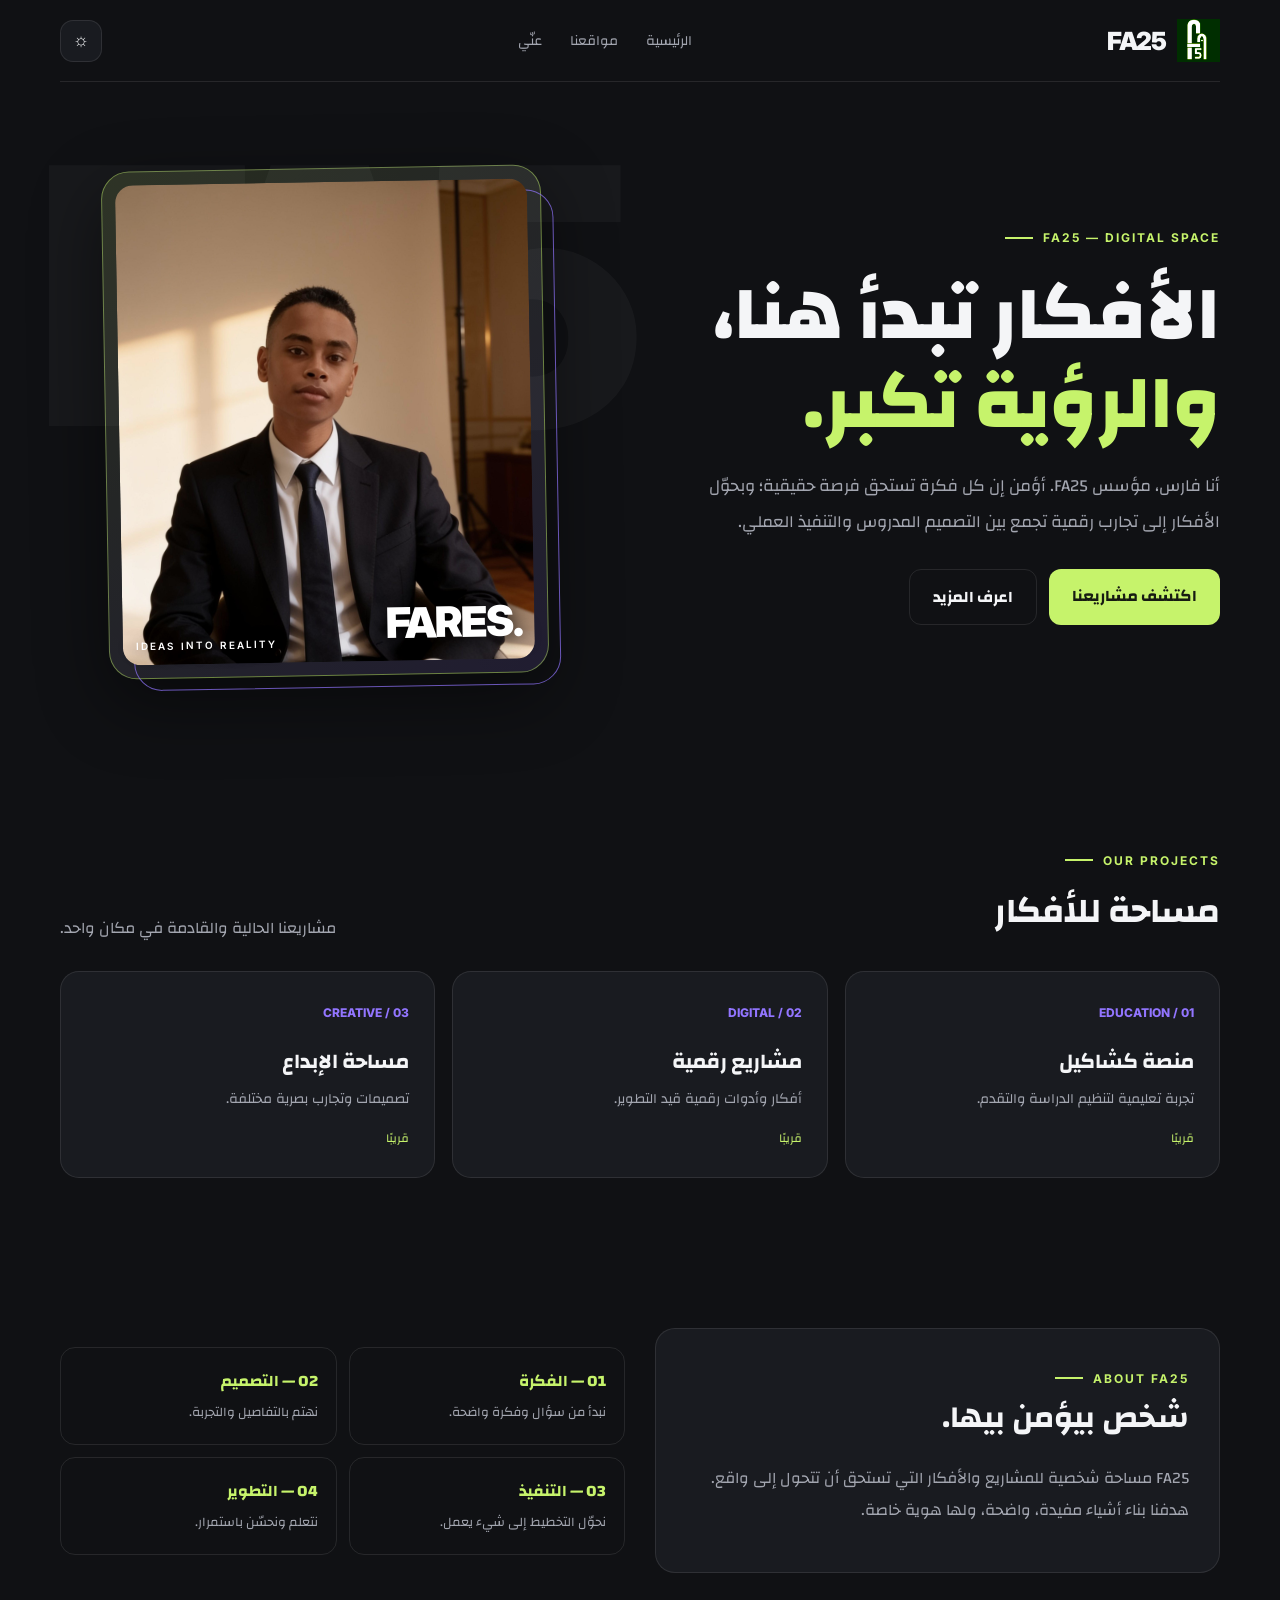
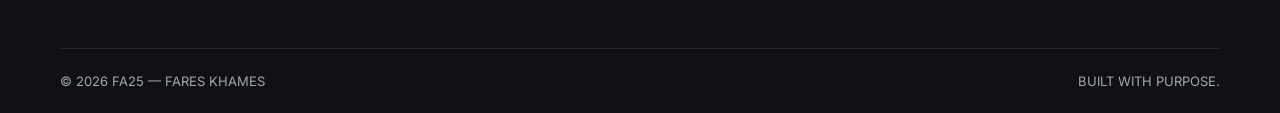
==== FA25/index.html @ aa874afe "Add FA25 standalone website concept" ====
<!doctype html>
<html lang="ar" dir="rtl">
<head>
<meta charset="utf-8"><meta name="viewport" content="width=device-width,initial-scale=1">
<meta name="theme-color" content="#101114"><meta name="description" content="FA25 — مساحة رقمية للأفكار والمشاريع الإبداعية.">
<title>FA25 — Fares Khames</title>
<style>
@import url('https://fonts.googleapis.com/css2?family=Changa:wght@400;500;600;700;800&family=Inter:wght@400;500;600;700;800;900&display=swap');
:root{--bg:#101114;--panel:#191b20;--text:#f4f5f7;--muted:#a3a6b0;--line:#ffffff18;--lime:#c6f36b;--purple:#9275ff;--shadow:0 24px 70px #0007}
:root.light{--bg:#f3f4f7;--panel:#fff;--text:#171820;--muted:#626675;--line:#16182120;--shadow:0 20px 55px #29304a18}
*{box-sizing:border-box}html{scroll-behavior:smooth}body{margin:0;background:var(--bg);color:var(--text);font-family:Changa, sans-serif;transition:.25s}a{color:inherit;text-decoration:none}.wrap{width:min(1160px,calc(100% - 40px));margin:auto}
header{height:82px;display:flex;align-items:center;justify-content:space-between;border-bottom:1px solid var(--line)}.brand{display:flex;align-items:center;gap:12px;font:900 25px Inter,sans-serif;letter-spacing:-1.5px}.brand img{width:43px;height:43px;object-fit:contain}.nav{display:flex;gap:28px;color:var(--muted);font-size:14px}.nav a:hover{color:var(--lime)}.tools{display:flex;gap:10px;align-items:center}.tool{width:42px;height:42px;border:1px solid var(--line);background:var(--panel);color:var(--text);border-radius:13px;cursor:pointer;font-size:18px}
.hero{position:relative;display:grid;grid-template-columns:1fr .92fr;gap:55px;align-items:center;padding:86px 0 90px;isolation:isolate}.hero:before{content:"FA5";position:absolute;z-index:-1;left:-25px;top:35px;font:900 clamp(170px,28vw,360px)/1 Inter,sans-serif;letter-spacing:-.1em;color:var(--text);opacity:.035;direction:ltr;pointer-events:none}.eyebrow{display:inline-flex;align-items:center;gap:10px;color:var(--lime);font:700 12px Inter,sans-serif;letter-spacing:2px;direction:ltr}.eyebrow:before{content:"";width:28px;height:2px;background:var(--lime)}h1{font-size:clamp(43px,6vw,76px);line-height:1.18;margin:22px 0 18px;font-weight:800}h1 span{color:var(--lime)}.lead{max-width:530px;color:var(--muted);font-size:17px;line-height:2.1}.actions{display:flex;gap:12px;margin-top:30px;flex-wrap:wrap}.btn{padding:12px 23px;border-radius:12px;background:var(--lime);color:#171b12;font-weight:700;transition:.2s}.btn:hover{transform:translateY(-3px);box-shadow:0 10px 25px #c6f36b35}.btn.alt{background:transparent;color:var(--text);border:1px solid var(--line)}
.portrait{position:relative;max-width:440px;margin:auto;width:100%;padding:13px;border:1px solid #c6f36b70;border-radius:28px;background:linear-gradient(145deg,#c6f36b20,#9275ff20);box-shadow:var(--shadow);transform:rotate(-1deg)}.portrait:after{content:"";position:absolute;inset:24px -13px -13px 24px;border:1px solid var(--purple);border-radius:28px;z-index:-1;opacity:.7}.portrait img{display:block;width:100%;height:480px;object-fit:cover;object-position:center 28%;border-radius:18px;filter:saturate(.88)}.portrait-tag{position:absolute;right:27px;top:27px;background:#101114d9;color:#fff;padding:8px 13px;border-radius:9px;font:700 10px Inter,sans-serif;letter-spacing:1.5px;direction:ltr}.portrait-name{position:absolute;bottom:26px;left:26px;right:26px;color:white;display:flex;align-items:end;justify-content:space-between;text-shadow:0 2px 18px #000}.portrait-name strong{font:900 42px Inter,sans-serif;letter-spacing:-2px;direction:ltr}.portrait-name small{font:600 10px Inter,sans-serif;letter-spacing:2px;direction:ltr}
section{padding:75px 0}.section-head{display:flex;justify-content:space-between;align-items:end;margin-bottom:28px}.section-head h2{font-size:35px;margin:8px 0 0}.section-head p{color:var(--muted);margin:0}.sites{display:grid;grid-template-columns:repeat(3,1fr);gap:17px}.site{padding:25px;border:1px solid var(--line);background:var(--panel);border-radius:19px;min-height:175px;transition:.2s}.site:hover{transform:translateY(-5px);border-color:#c6f36b80}.site .num{font:800 12px Inter,sans-serif;color:var(--purple);direction:ltr}.site h3{font-size:21px;margin:15px 0 5px}.site p{color:var(--muted);font-size:14px;margin:0}.soon{display:inline-block;margin-top:15px;color:var(--lime);font-size:12px}
.about{display:grid;grid-template-columns:1fr 1fr;gap:30px;align-items:center}.about-card{background:var(--panel);border:1px solid var(--line);padding:30px;border-radius:20px}.about-card h2{font-size:31px;margin:0 0 12px}.about-card p{color:var(--muted);line-height:2}.values{display:grid;grid-template-columns:1fr 1fr;gap:12px}.value{padding:18px;border:1px solid var(--line);border-radius:15px}.value b{display:block;color:var(--lime);font-size:16px}.value span{font-size:13px;color:var(--muted)}
footer{border-top:1px solid var(--line);padding:24px 0;color:var(--muted);font-size:13px;display:flex;justify-content:space-between;gap:15px;flex-wrap:wrap;direction:ltr;font-family:Inter,Changa,sans-serif}
@media(max-width:800px){.nav{display:none}.hero{grid-template-columns:1fr;gap:45px;padding:55px 0}.hero-copy{order:0}.portrait{order:1;max-width:390px}.portrait img{height:420px}.hero:before{top:300px;left:0}.sites{grid-template-columns:1fr 1fr}.about{grid-template-columns:1fr}.section-head{display:block}.section-head p{margin-top:8px}}
@media(max-width:520px){.wrap{width:min(100% - 28px,1160px)}header{height:70px}.brand{font-size:21px}.brand img{width:37px;height:37px}.hero{padding:43px 0 60px}h1{font-size:43px}.lead{font-size:15px}.portrait{padding:9px;border-radius:22px}.portrait img{height:360px}.portrait:after{inset:18px -8px -8px 18px}.portrait-name strong{font-size:34px}.sites{grid-template-columns:1fr}.section-head h2{font-size:29px}section{padding:55px 0}.values{grid-template-columns:1fr 1fr}}
</style></head>
<body>
<div class="wrap">
<header><a class="brand" href="#"><img src="../assets/fA5-logo.svg" alt="FA5"><span>FA25</span></a><nav class="nav"><a href="#home">الرئيسية</a><a href="#sites">مواقعنا</a><a href="#about">عنّي</a></nav><div class="tools"><button class="tool" id="theme" aria-label="تغيير المظهر">☼</button></div></header>
<main>
<section class="hero" id="home">
<div class="hero-copy"><div class="eyebrow">FA25 — DIGITAL SPACE</div><h1>الأفكار تبدأ هنا،<br><span>والرؤية تكبر.</span></h1><p class="lead">أنا فارس، مؤسس FA25. أؤمن إن كل فكرة تستحق فرصة حقيقية؛ وبحوّل الأفكار إلى تجارب رقمية تجمع بين التصميم المدروس والتنفيذ العملي.</p><div class="actions"><a class="btn" href="#sites">اكتشف مشاريعنا</a><a class="btn alt" href="#about">اعرف المزيد</a></div></div>
<div class="portrait"><span class="portrait-tag">FA25 — FOUNDER</span><img src="../assets/My%20fares.jpeg" alt="صورة فارس"><div class="portrait-name"><strong>FARES.</strong><small>IDEAS INTO REALITY</small></div></div>
</section>
<section id="sites"><div class="section-head"><div><div class="eyebrow">OUR PROJECTS</div><h2>مساحة للأفكار</h2></div><p>مشاريعنا الحالية والقادمة في مكان واحد.</p></div><div class="sites">
<article class="site"><span class="num">01 / EDUCATION</span><h3>منصة كشاكيل</h3><p>تجربة تعليمية لتنظيم الدراسة والتقدم.</p><span class="soon">قريبًا</span></article>
<article class="site"><span class="num">02 / DIGITAL</span><h3>مشاريع رقمية</h3><p>أفكار وأدوات رقمية قيد التطوير.</p><span class="soon">قريبًا</span></article>
<article class="site"><span class="num">03 / CREATIVE</span><h3>مساحة الإبداع</h3><p>تصميمات وتجارب بصرية مختلفة.</p><span class="soon">قريبًا</span></article>
</div></section>
<section id="about"><div class="about"><div class="about-card"><div class="eyebrow">ABOUT FA25</div><h2>شخص بيؤمن بيها.</h2><p>FA25 مساحة شخصية للمشاريع والأفكار التي تستحق أن تتحول إلى واقع. هدفنا بناء أشياء مفيدة، واضحة، ولها هوية خاصة.</p></div><div class="values"><div class="value"><b>01 — الفكرة</b><span>نبدأ من سؤال وفكرة واضحة.</span></div><div class="value"><b>02 — التصميم</b><span>نهتم بالتفاصيل والتجربة.</span></div><div class="value"><b>03 — التنفيذ</b><span>نحوّل التخطيط إلى شيء يعمل.</span></div><div class="value"><b>04 — التطوير</b><span>نتعلم ونحسّن باستمرار.</span></div></div></div></section>
</main>
<footer><span>© 2026 FA25 — FARES KHAMES</span><span>BUILT WITH PURPOSE.</span></footer>
</div>
<script>
const root=document.documentElement,btn=document.getElementById('theme');
btn.addEventListener('click',()=>{root.classList.toggle('light');btn.textContent=root.classList.contains('light')?'☾':'☼';});
</script></body></html>
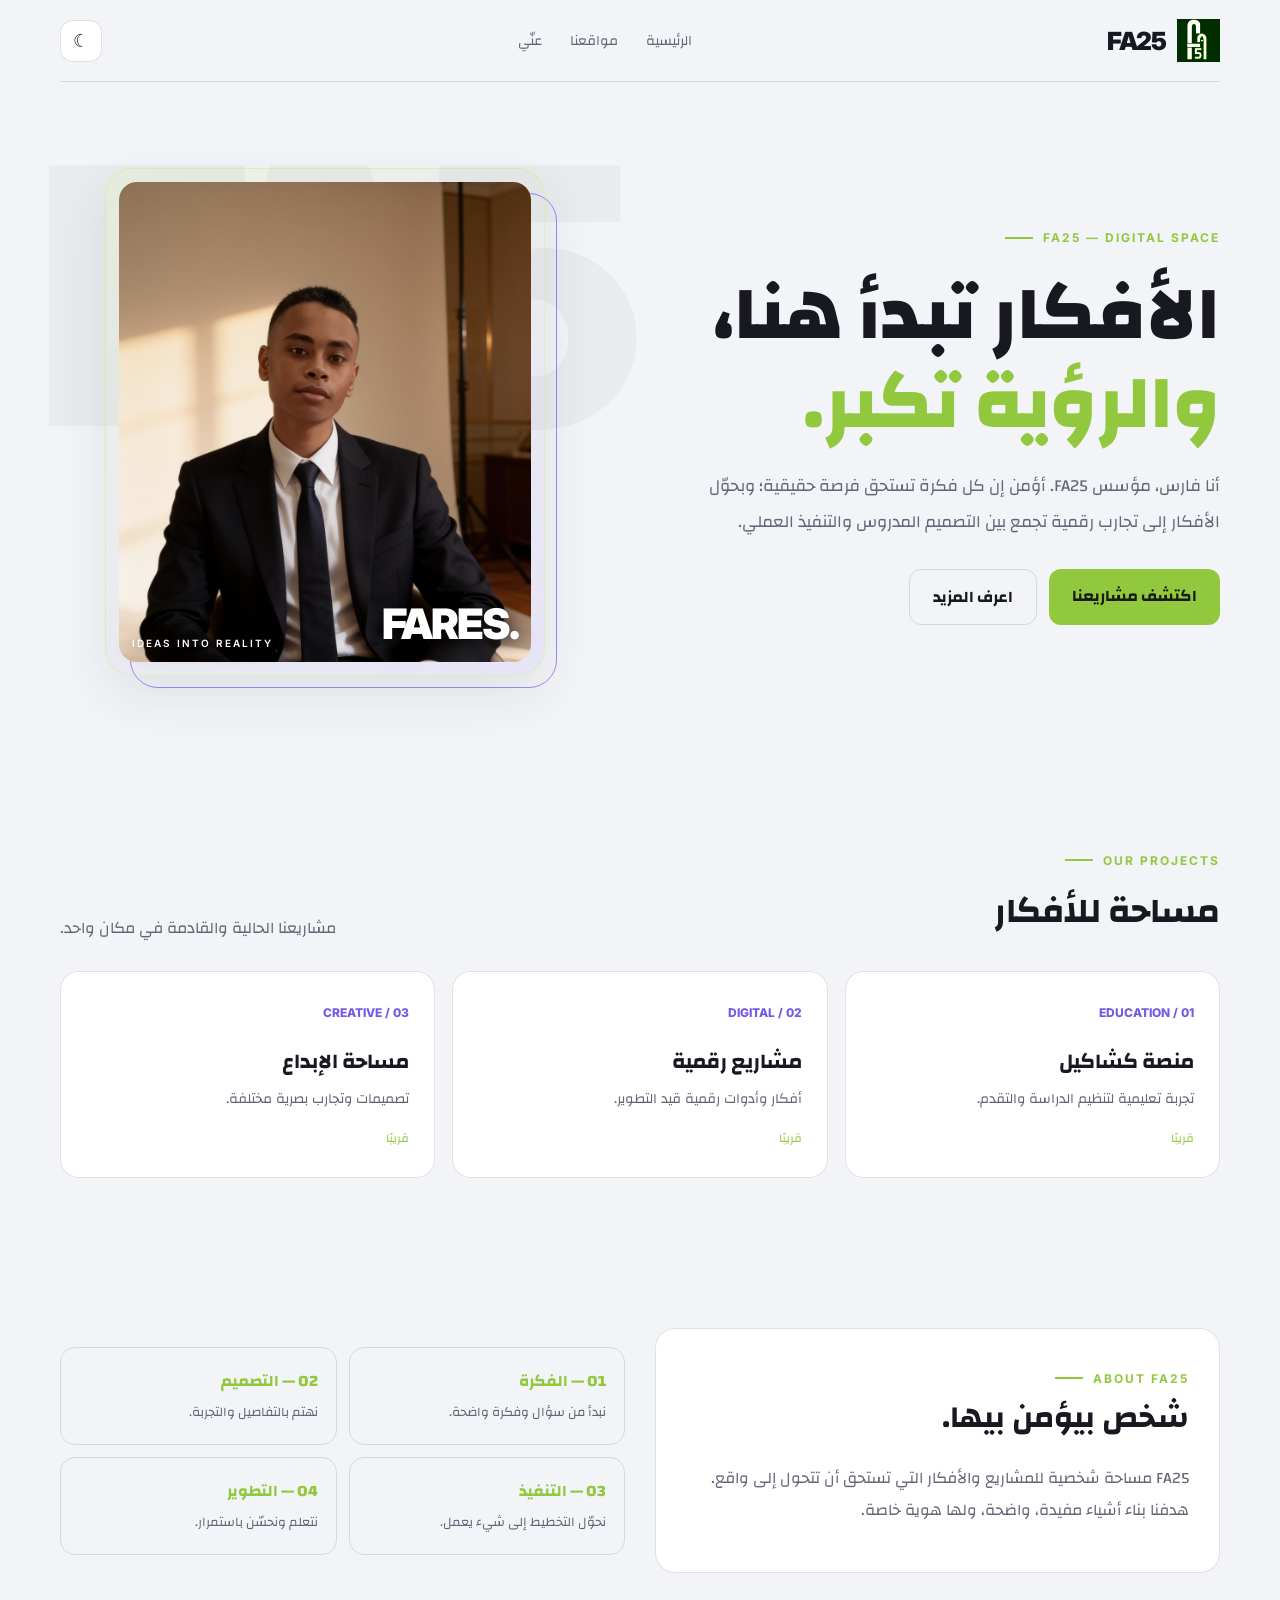
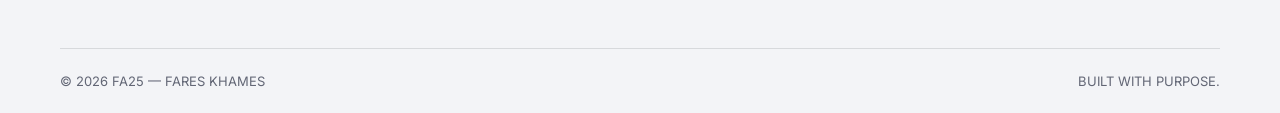
==== commit 988ca59a: "Enhance FA25 animations and default light theme" ====
--- a/FA25/index.html
+++ b/FA25/index.html
@@ -6,8 +6,8 @@
 <title>FA25 — Fares Khames</title>
 <style>
 @import url('https://fonts.googleapis.com/css2?family=Changa:wght@400;500;600;700;800&family=Inter:wght@400;500;600;700;800;900&display=swap');
-:root{--bg:#101114;--panel:#191b20;--text:#f4f5f7;--muted:#a3a6b0;--line:#ffffff18;--lime:#c6f36b;--purple:#9275ff;--shadow:0 24px 70px #0007}
-:root.light{--bg:#f3f4f7;--panel:#fff;--text:#171820;--muted:#626675;--line:#16182120;--shadow:0 20px 55px #29304a18}
+:root{--bg:#f3f4f7;--panel:#fff;--text:#171820;--muted:#626675;--line:#16182120;--lime:#91c83e;--purple:#7658e8;--shadow:0 20px 55px #29304a18}
+:root.dark{--bg:#101114;--panel:#191b20;--text:#f4f5f7;--muted:#a3a6b0;--line:#ffffff18;--lime:#c6f36b;--purple:#9275ff;--shadow:0 24px 70px #0007}
 *{box-sizing:border-box}html{scroll-behavior:smooth}body{margin:0;background:var(--bg);color:var(--text);font-family:Changa, sans-serif;transition:.25s}a{color:inherit;text-decoration:none}.wrap{width:min(1160px,calc(100% - 40px));margin:auto}
 header{height:82px;display:flex;align-items:center;justify-content:space-between;border-bottom:1px solid var(--line)}.brand{display:flex;align-items:center;gap:12px;font:900 25px Inter,sans-serif;letter-spacing:-1.5px}.brand img{width:43px;height:43px;object-fit:contain}.nav{display:flex;gap:28px;color:var(--muted);font-size:14px}.nav a:hover{color:var(--lime)}.tools{display:flex;gap:10px;align-items:center}.tool{width:42px;height:42px;border:1px solid var(--line);background:var(--panel);color:var(--text);border-radius:13px;cursor:pointer;font-size:18px}
 .hero{position:relative;display:grid;grid-template-columns:1fr .92fr;gap:55px;align-items:center;padding:86px 0 90px;isolation:isolate}.hero:before{content:"FA5";position:absolute;z-index:-1;left:-25px;top:35px;font:900 clamp(170px,28vw,360px)/1 Inter,sans-serif;letter-spacing:-.1em;color:var(--text);opacity:.035;direction:ltr;pointer-events:none}.eyebrow{display:inline-flex;align-items:center;gap:10px;color:var(--lime);font:700 12px Inter,sans-serif;letter-spacing:2px;direction:ltr}.eyebrow:before{content:"";width:28px;height:2px;background:var(--lime)}h1{font-size:clamp(43px,6vw,76px);line-height:1.18;margin:22px 0 18px;font-weight:800}h1 span{color:var(--lime)}.lead{max-width:530px;color:var(--muted);font-size:17px;line-height:2.1}.actions{display:flex;gap:12px;margin-top:30px;flex-wrap:wrap}.btn{padding:12px 23px;border-radius:12px;background:var(--lime);color:#171b12;font-weight:700;transition:.2s}.btn:hover{transform:translateY(-3px);box-shadow:0 10px 25px #c6f36b35}.btn.alt{background:transparent;color:var(--text);border:1px solid var(--line)}
@@ -15,12 +15,28 @@
 section{padding:75px 0}.section-head{display:flex;justify-content:space-between;align-items:end;margin-bottom:28px}.section-head h2{font-size:35px;margin:8px 0 0}.section-head p{color:var(--muted);margin:0}.sites{display:grid;grid-template-columns:repeat(3,1fr);gap:17px}.site{padding:25px;border:1px solid var(--line);background:var(--panel);border-radius:19px;min-height:175px;transition:.2s}.site:hover{transform:translateY(-5px);border-color:#c6f36b80}.site .num{font:800 12px Inter,sans-serif;color:var(--purple);direction:ltr}.site h3{font-size:21px;margin:15px 0 5px}.site p{color:var(--muted);font-size:14px;margin:0}.soon{display:inline-block;margin-top:15px;color:var(--lime);font-size:12px}
 .about{display:grid;grid-template-columns:1fr 1fr;gap:30px;align-items:center}.about-card{background:var(--panel);border:1px solid var(--line);padding:30px;border-radius:20px}.about-card h2{font-size:31px;margin:0 0 12px}.about-card p{color:var(--muted);line-height:2}.values{display:grid;grid-template-columns:1fr 1fr;gap:12px}.value{padding:18px;border:1px solid var(--line);border-radius:15px}.value b{display:block;color:var(--lime);font-size:16px}.value span{font-size:13px;color:var(--muted)}
 footer{border-top:1px solid var(--line);padding:24px 0;color:var(--muted);font-size:13px;display:flex;justify-content:space-between;gap:15px;flex-wrap:wrap;direction:ltr;font-family:Inter,Changa,sans-serif}
+/* Motion system */
+html{scroll-padding-top:24px}body{overflow-x:hidden}
+@keyframes rise-in{from{opacity:0;transform:translateY(30px)}to{opacity:1;transform:translateY(0)}}
+@keyframes soft-float{0%,100%{transform:translateY(0) rotate(-1deg)}50%{transform:translateY(-11px) rotate(.4deg)}}
+@keyframes glow-pulse{0%,100%{box-shadow:0 0 0 0 #91c83e00}50%{box-shadow:0 0 0 9px #91c83e12}}
+@keyframes drift{0%,100%{transform:translate3d(0,0,0)}50%{transform:translate3d(14px,-18px,0)}}
+.hero-copy{animation:rise-in .85s cubic-bezier(.2,.75,.25,1) both}.portrait{animation:rise-in 1s .12s both,soft-float 6s 1.2s ease-in-out infinite}
+.eyebrow{animation:rise-in .7s .08s both}.hero h1{animation:rise-in .8s .18s both}.hero .lead{animation:rise-in .8s .28s both}.hero .actions{animation:rise-in .8s .4s both}
+.hero:before{animation:drift 10s ease-in-out infinite}
+.site,.about-card,.value{opacity:0;transform:translateY(24px);transition:opacity .7s ease,transform .7s cubic-bezier(.2,.7,.2,1),border-color .25s,box-shadow .25s}
+.site.is-visible,.about-card.is-visible,.value.is-visible{opacity:1;transform:translateY(0)}
+.site:nth-child(2){transition-delay:.12s}.site:nth-child(3){transition-delay:.24s}.value:nth-child(2){transition-delay:.1s}.value:nth-child(3){transition-delay:.2s}.value:nth-child(4){transition-delay:.3s}
+.site:hover,.value:hover{box-shadow:0 16px 35px #29304a12}.btn{position:relative;overflow:hidden}.btn:after{content:"";position:absolute;top:-60%;left:-45%;width:28%;height:220%;background:#ffffff75;transform:rotate(25deg);transition:left .55s}.btn:hover:after{left:125%}
+.portrait img{transition:filter .5s,transform .7s}.portrait:hover img{filter:saturate(1.08);transform:scale(1.025)}
+.tool{transition:transform .25s,background .25s}.tool:hover{transform:rotate(18deg) scale(1.07);background:var(--lime);color:#171b12}
+@media(prefers-reduced-motion:reduce){*,*:before,*:after{animation-duration:.01ms!important;animation-iteration-count:1!important;scroll-behavior:auto!important;transition-duration:.01ms!important}}
 @media(max-width:800px){.nav{display:none}.hero{grid-template-columns:1fr;gap:45px;padding:55px 0}.hero-copy{order:0}.portrait{order:1;max-width:390px}.portrait img{height:420px}.hero:before{top:300px;left:0}.sites{grid-template-columns:1fr 1fr}.about{grid-template-columns:1fr}.section-head{display:block}.section-head p{margin-top:8px}}
 @media(max-width:520px){.wrap{width:min(100% - 28px,1160px)}header{height:70px}.brand{font-size:21px}.brand img{width:37px;height:37px}.hero{padding:43px 0 60px}h1{font-size:43px}.lead{font-size:15px}.portrait{padding:9px;border-radius:22px}.portrait img{height:360px}.portrait:after{inset:18px -8px -8px 18px}.portrait-name strong{font-size:34px}.sites{grid-template-columns:1fr}.section-head h2{font-size:29px}section{padding:55px 0}.values{grid-template-columns:1fr 1fr}}
 </style></head>
 <body>
 <div class="wrap">
-<header><a class="brand" href="#"><img src="../assets/fA5-logo.svg" alt="FA5"><span>FA25</span></a><nav class="nav"><a href="#home">الرئيسية</a><a href="#sites">مواقعنا</a><a href="#about">عنّي</a></nav><div class="tools"><button class="tool" id="theme" aria-label="تغيير المظهر">☼</button></div></header>
+<header><a class="brand" href="#"><img src="../assets/fA5-logo.svg" alt="FA5"><span>FA25</span></a><nav class="nav"><a href="#home">الرئيسية</a><a href="#sites">مواقعنا</a><a href="#about">عنّي</a></nav><div class="tools"><button class="tool" id="theme" aria-label="تغيير المظهر">☾</button></div></header>
 <main>
 <section class="hero" id="home">
 <div class="hero-copy"><div class="eyebrow">FA25 — DIGITAL SPACE</div><h1>الأفكار تبدأ هنا،<br><span>والرؤية تكبر.</span></h1><p class="lead">أنا فارس، مؤسس FA25. أؤمن إن كل فكرة تستحق فرصة حقيقية؛ وبحوّل الأفكار إلى تجارب رقمية تجمع بين التصميم المدروس والتنفيذ العملي.</p><div class="actions"><a class="btn" href="#sites">اكتشف مشاريعنا</a><a class="btn alt" href="#about">اعرف المزيد</a></div></div>
@@ -37,5 +53,7 @@
 </div>
 <script>
 const root=document.documentElement,btn=document.getElementById('theme');
-btn.addEventListener('click',()=>{root.classList.toggle('light');btn.textContent=root.classList.contains('light')?'☾':'☼';});
+btn.addEventListener('click',()=>{root.classList.toggle('dark');btn.textContent=root.classList.contains('dark')?'☼':'☾';});
+const revealItems=document.querySelectorAll('.site,.about-card,.value');
+if('IntersectionObserver' in window){const observer=new IntersectionObserver(entries=>{entries.forEach(entry=>{if(entry.isIntersecting){entry.target.classList.add('is-visible');observer.unobserve(entry.target);}})},{threshold:.14});revealItems.forEach(item=>observer.observe(item));}else{revealItems.forEach(item=>item.classList.add('is-visible'));}
 </script></body></html>
